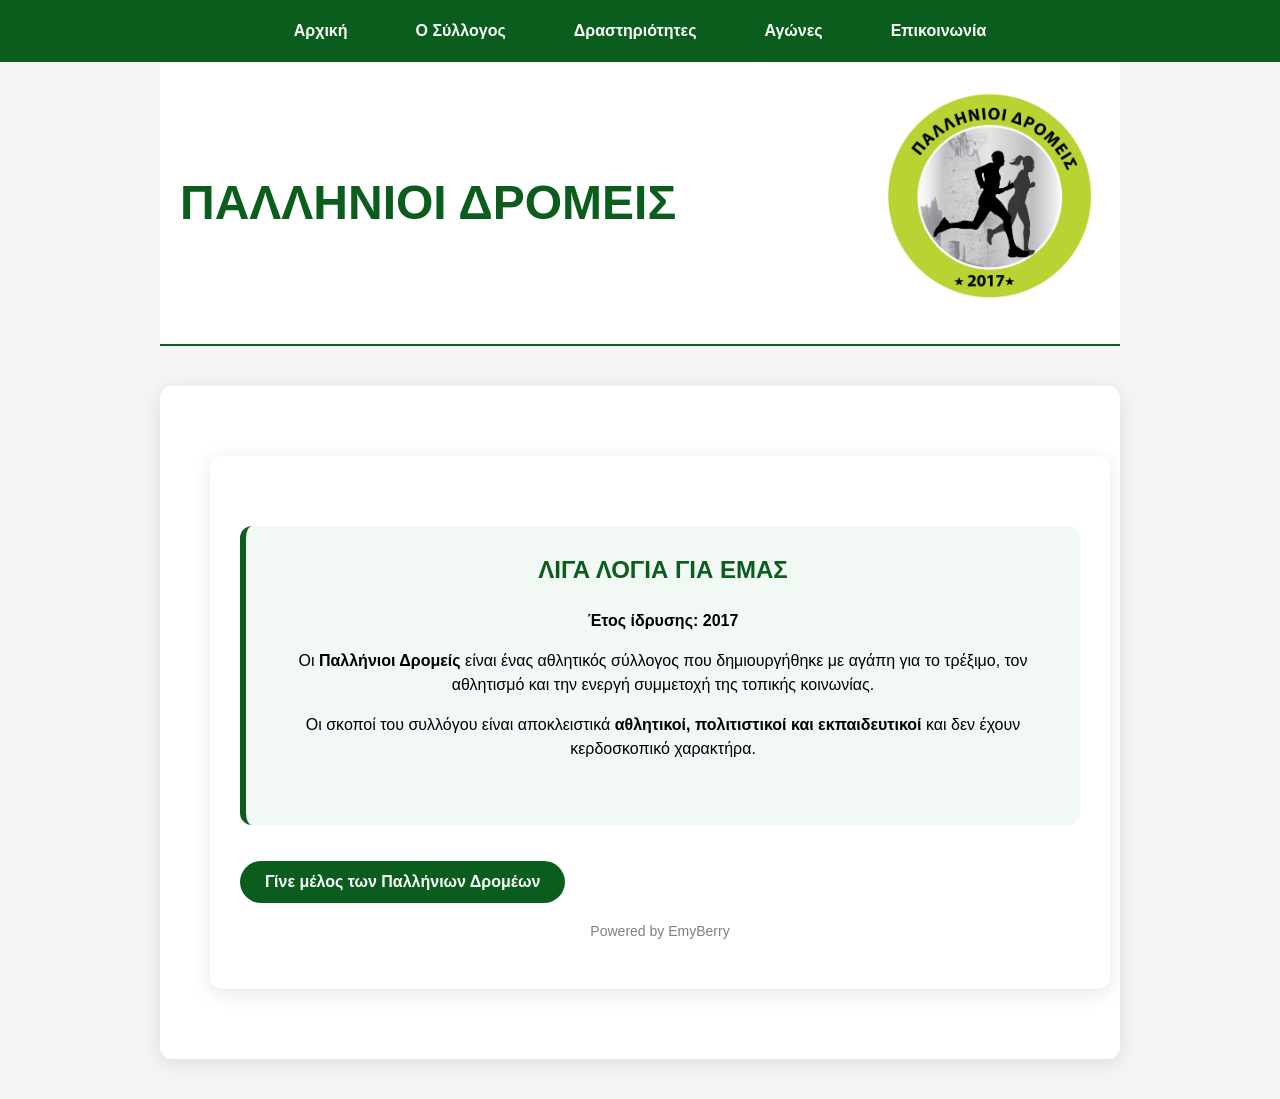
==== link1.html @ 3481ae33 "Add files via upload" ====
<!DOCTYPE html>

<html lang="el">
<head>
<meta charset="utf-8"/>
<meta content="width=device-width, initial-scale=1" name="viewport"/>
<title>Παλλήνιοι Δρομείς</title>
<style>
.button {
    display: inline-block;
    padding: 12px 25px;
    background-color: #0B5D1E;
    color: white;
    text-decoration: none;
    border-radius: 25px;
    font-size: 16px;
    font-weight: bold;
    transition: 0.3s;
}

.button:hover {
    background-color: #8BC34A;
    color: white;
}
body {
    margin: 0;
    font-family: Arial, Helvetica, sans-serif;
    background-color: #f5f5f5;
    display: flex;
    flex-direction: column;
    align-items: center;
    min-height: 100vh;
}


/* MENU */

.top-menu {
    width: 100%;
    background-color: #0B5D1E;
    padding: 10px 0;
}

.top-menu ul {
    margin: 0;
    padding: 0;
    list-style: none;
    display: flex;
    justify-content: center;
    gap: 12px;
}

.top-menu a {

    display: block;
    padding: 12px 28px;

    color: white;
    text-decoration: none;
    font-weight: bold;

    background-color: #0B5D1E;

    border-radius: 25px;

    transition: all 0.3s ease;
}


.top-menu a:hover {

    background-color: #8BC34A;
    color: white;

    transform: translateY(-2px);

}


/* HEADER */

.header {

    width: 100%;
    max-width: 960px;

    display: flex;
    justify-content: space-between;
    align-items: center;

    padding: 30px 20px;

    background-color: white;

    box-sizing: border-box;

    border-bottom: 2px solid #0B5D1E;

}


.title {

    font-size: 48px;
    font-weight: bold;

    color: #0B5D1E;

    margin:0;

}


.logo {

    max-width:220px;
    height:auto;

}


/* CONTENT */

.content {

    width:100%;
    max-width:960px;

    margin:40px 20px;

    background:white;

    padding:30px;

    box-sizing:border-box;

    border-radius:12px;

    box-shadow:0 4px 20px rgba(0,0,0,0.1);

}


h2 {

    color:#0B5D1E;

    margin-top:0;

    margin-bottom:20px;

    text-align:center;

}



p {

    font-size:16px;

    line-height:1.5;

    text-align:center;

}


/* TABLE */

table {

    border-collapse:collapse;

    width:100%;

    font-size:16px;

    margin-top:30px;

}


th, td {

    border:1px solid #999;

    padding:12px;

    text-align:left;

}


th {

    background-color:#0B5D1E;

    color:white;

}


tr:nth-child(even){

    background-color:#f2f2f2;

}


/* SOCIAL */

.social-links {

    text-align:center;

    line-height:1.6;

    font-size:14px;

}


.social-links a {

    color:#0000EE;

    text-decoration:underline;

}


.social-links a:hover {

    color:#8BC34A;

}



/* FOOTER */


.footer {

    margin-top:auto;

    padding:20px;

    text-align:center;

    color:gray;

    font-size:14px;

}



/* MOBILE */

@media screen and (max-width:600px){

.header {

    flex-direction:column;

    text-align:center;

}


.title {

    font-size:36px;

}


.logo {

    margin-top:20px;

}


.top-menu ul {

    flex-direction:column;

    align-items:center;

}


.top-menu a {

    width:200px;

    text-align:center;

}


}


</style>
</head>
<body>
<nav class="top-menu">
<ul><li><a href="index.html">Αρχική</a></li>
<li><a href="link1.html">Ο Σύλλογος</a></li>
<li><a href="link2.html">Δραστηριότητες</a></li>
<li><a href="link3.html">Αγώνες</a></li>
<li><a href="link4.html">Επικοινωνία</a></li>
</ul>
</nav>
<header class="header">
<h1 class="title">ΠΑΛΛΗΝΙΟΙ ΔΡΟΜΕΙΣ</h1>
<img alt="Παλλήνιοι Δρομείς Logo" class="logo" src="Παλλήνιοι Δρομείς Logo High resolution.jpg"/>
</header>


<main class="content"><section class="content">    



    <div style="
        margin-top:40px;
        padding:30px;
        background:#f2f8f3;
        border-radius:12px;
        border-left:6px solid #0B5D1E;
        text-align:left;
    ">

        <h2 style="
            color:#0B5D1E;
            text-align:center;
            margin-bottom:25px;
        ">
ΛΙΓΑ ΛΟΓΙΑ ΓΙΑ ΕΜΑΣ        </h2>

        

        <p>
            <strong>Έτος ίδρυσης: 2017</strong>
        </p>

        <p>
            Οι <strong>Παλλήνιοι Δρομείς</strong> είναι ένας αθλητικός σύλλογος που
            δημιουργήθηκε με αγάπη για το τρέξιμο, τον αθλητισμό και την ενεργή
            συμμετοχή της τοπικής κοινωνίας.
        </p>

        <p>
            Οι σκοποί του συλλόγου είναι αποκλειστικά
            <strong>αθλητικοί, πολιτιστικοί και εκπαιδευτικοί</strong>
            και δεν έχουν κερδοσκοπικό χαρακτήρα.
        </p>

        <div class="info-box">

<BR>


    </div>

    </div>


<BR>
<BR>

    <a class="button"
       href="https://docs.google.com/forms/d/e/1FAIpQLSdyOeB3TkOv_56ZEMAT5_7VvpptlENomtCvIJDAaizdkoRzAA/viewform"
       target="_blank">
        Γίνε μέλος των Παλλήνιων Δρομέων
    </a>


    <br>



<footer class="footer">

Powered by EmyBerry

</footer>
</body>
</html>
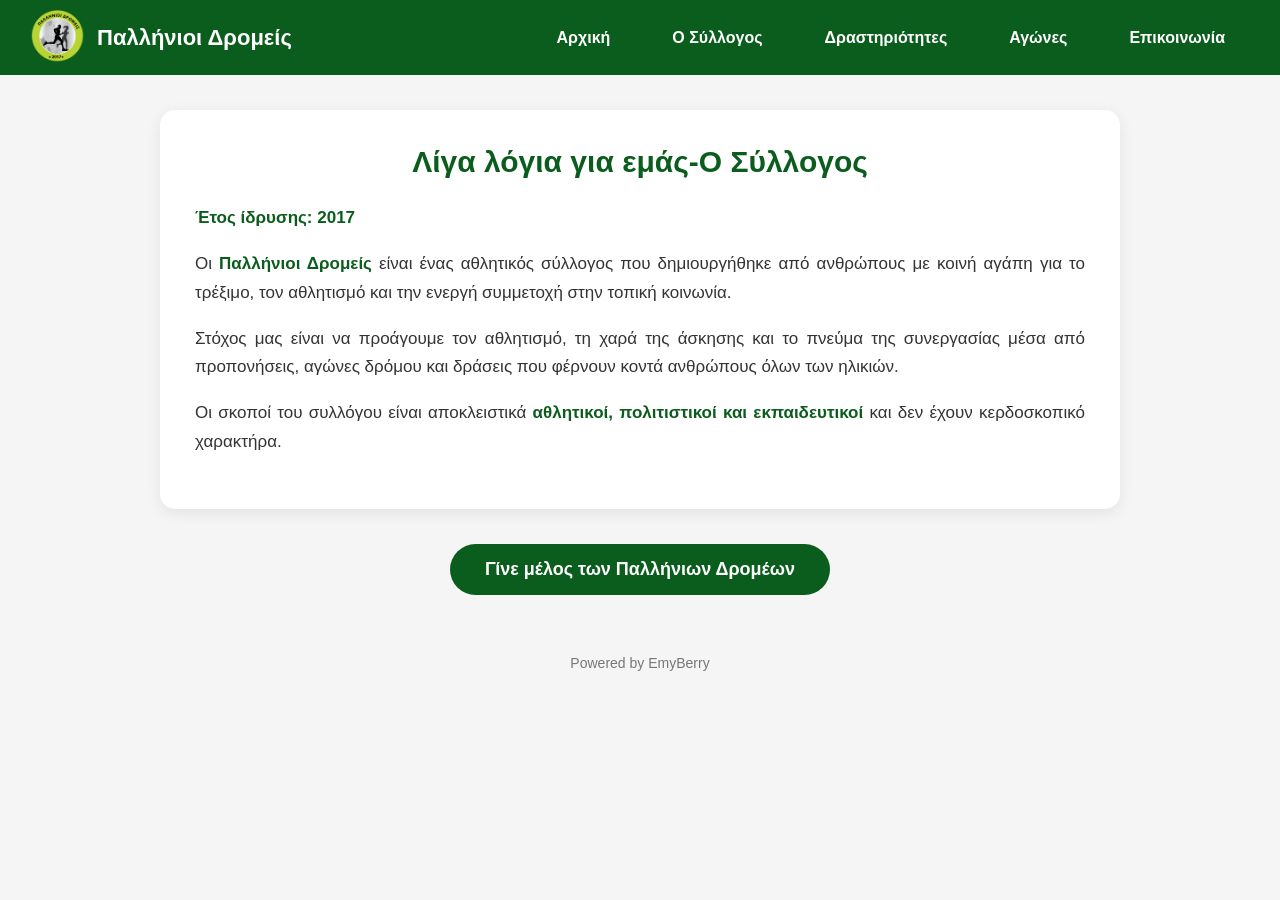
==== commit 0f549ca5: "Add files via upload" ====
--- a/link1.html
+++ b/link1.html
@@ -1,387 +1,584 @@
 <!DOCTYPE html>
-
 <html lang="el">
+
 <head>
-<meta charset="utf-8"/>
-<meta content="width=device-width, initial-scale=1" name="viewport"/>
+
+<meta charset="UTF-8">
+<meta name="viewport" content="width=device-width, initial-scale=1.0">
+
 <title>Παλλήνιοι Δρομείς</title>
+
+
 <style>
-.button {
-    display: inline-block;
-    padding: 12px 25px;
-    background-color: #0B5D1E;
-    color: white;
-    text-decoration: none;
-    border-radius: 25px;
-    font-size: 16px;
-    font-weight: bold;
-    transition: 0.3s;
-}
-
-.button:hover {
-    background-color: #8BC34A;
-    color: white;
-}
+
+
+* {
+    box-sizing:border-box;
+}
+
+
 body {
-    margin: 0;
-    font-family: Arial, Helvetica, sans-serif;
-    background-color: #f5f5f5;
-    display: flex;
-    flex-direction: column;
-    align-items: center;
-    min-height: 100vh;
-}
-
-
-/* MENU */
-
-.top-menu {
-    width: 100%;
-    background-color: #0B5D1E;
-    padding: 10px 0;
-}
-
-.top-menu ul {
-    margin: 0;
-    padding: 0;
-    list-style: none;
-    display: flex;
-    justify-content: center;
-    gap: 12px;
-}
-
-.top-menu a {
-
-    display: block;
-    padding: 12px 28px;
-
-    color: white;
-    text-decoration: none;
-    font-weight: bold;
-
-    background-color: #0B5D1E;
-
-    border-radius: 25px;
-
-    transition: all 0.3s ease;
-}
-
-
-.top-menu a:hover {
-
-    background-color: #8BC34A;
-    color: white;
-
-    transform: translateY(-2px);
-
-}
-
-
-/* HEADER */
+
+    margin:0;
+
+    font-family:Arial, Helvetica, sans-serif;
+
+    background:#f5f5f5;
+
+    color:#333;
+
+}
+
+
+
+/* ================= MENU ================= */
+
+
+.navbar {
+
+    width:100%;
+
+    background:#0B5D1E;
+
+    display:flex;
+
+    align-items:center;
+
+    justify-content:space-between;
+
+    padding:10px 30px;
+
+}
+
+
+
+/* Logo */
+
+.nav-logo {
+
+    display:flex;
+
+    align-items:center;
+
+    gap:12px;
+
+    color:white;
+
+    font-size:22px;
+
+    font-weight:bold;
+
+}
+
+
+
+.nav-logo img {
+
+    width:55px;
+
+    height:55px;
+
+    object-fit:contain;
+
+}
+
+
+
+/* Links */
+
+.nav-links {
+
+    display:flex;
+
+    list-style:none;
+
+    gap:12px;
+
+    margin:0;
+
+    padding:0;
+
+}
+
+
+
+.nav-links a {
+
+    color:white;
+
+    text-decoration:none;
+
+    font-weight:bold;
+
+    padding:12px 25px;
+
+    border-radius:25px;
+
+    transition:0.3s;
+
+}
+
+
+
+.nav-links a:hover {
+
+    background:#8BC34A;
+
+    transform:translateY(-2px);
+
+}
+
+
+
+/* Hamburger */
+
+.hamburger {
+
+    display:none;
+
+    color:white;
+
+    font-size:35px;
+
+    cursor:pointer;
+
+}
+
+
+
+/* ================= TITLE ================= */
+
 
 .header {
 
-    width: 100%;
-    max-width: 960px;
-
-    display: flex;
-    justify-content: space-between;
-    align-items: center;
-
-    padding: 30px 20px;
-
-    background-color: white;
-
-    box-sizing: border-box;
-
-    border-bottom: 2px solid #0B5D1E;
-
-}
+    max-width:960px;
+
+    margin:auto;
+
+    background:white;
+
+    padding:35px 20px;
+
+    text-align:center;
+
+}
+
 
 
 .title {
 
-    font-size: 48px;
-    font-weight: bold;
-
-    color: #0B5D1E;
+    color:#0B5D1E;
+
+    font-size:48px;
 
     margin:0;
 
 }
 
 
-.logo {
-
-    max-width:220px;
-    height:auto;
-
-}
-
-
-/* CONTENT */
-
-.content {
+
+
+/* ================= ABOUT SECTION ================= */
+
+
+.about {
+
+    max-width:960px;
+
+    margin:35px auto;
+
+    background:white;
+
+    padding:35px;
+
+    border-radius:15px;
+
+    box-shadow:0 4px 15px rgba(0,0,0,0.08);
+
+}
+
+
+
+.about h2 {
+
+    text-align:center;
+
+    color:#0B5D1E;
+
+    margin-top:0;
+
+    font-size:30px;
+
+}
+
+
+
+.about p {
+
+    font-size:17px;
+
+    line-height:1.7;
+
+    text-align:justify;
+
+}
+
+
+
+.about strong {
+
+    color:#0B5D1E;
+
+}
+
+
+
+/* ================= MEMBER BUTTON ================= */
+
+
+.member-button {
+
+    display:block;
+
+    width:max-content;
+
+    margin:35px auto;
+
+    padding:15px 35px;
+
+    background:#0B5D1E;
+
+    color:white;
+
+    text-decoration:none;
+
+    font-weight:bold;
+
+    font-size:18px;
+
+    border-radius:35px;
+
+    transition:0.3s;
+
+}
+
+
+
+.member-button:hover {
+
+    background:#8BC34A;
+
+    color:white;
+
+    transform:translateY(-3px);
+
+}
+
+
+
+
+/* ================= FOOTER ================= */
+
+
+.footer {
+
+    text-align:center;
+
+    padding:25px;
+
+    color:#777;
+
+    font-size:14px;
+
+}
+
+
+
+
+/* ================= MOBILE ================= */
+
+
+@media(max-width:700px){
+
+
+.navbar {
+
+    padding:10px 15px;
+
+}
+
+
+
+.nav-logo {
+
+    font-size:18px;
+
+}
+
+
+
+.nav-logo img {
+
+    width:45px;
+
+    height:45px;
+
+}
+
+
+
+.hamburger {
+
+    display:block;
+
+}
+
+
+
+.nav-links {
+
+    position:absolute;
+
+    top:65px;
+
+    right:15px;
+
+    width:240px;
+
+    background:#0B5D1E;
+
+    border-radius:15px;
+
+    flex-direction:column;
+
+    overflow:hidden;
+
+    opacity:0;
+
+    transform:translateY(-20px);
+
+    pointer-events:none;
+
+    transition:0.3s;
+
+}
+
+
+
+.nav-links.show {
+
+    opacity:1;
+
+    transform:translateY(0);
+
+    pointer-events:auto;
+
+}
+
+
+
+.nav-links li {
 
     width:100%;
-    max-width:960px;
-
-    margin:40px 20px;
-
-    background:white;
-
-    padding:30px;
-
-    box-sizing:border-box;
-
-    border-radius:12px;
-
-    box-shadow:0 4px 20px rgba(0,0,0,0.1);
-
-}
-
-
-h2 {
-
-    color:#0B5D1E;
-
-    margin-top:0;
-
-    margin-bottom:20px;
+
+}
+
+
+
+.nav-links a {
+
+    display:block;
 
     text-align:center;
 
-}
-
-
-
-p {
-
-    font-size:16px;
-
-    line-height:1.5;
+    padding:18px;
+
+    border-radius:0;
+
+}
+
+
+
+.header {
+
+    padding:25px 15px;
+
+}
+
+
+
+.title {
+
+    font-size:34px;
+
+}
+
+
+
+.about {
+
+    margin:20px 15px;
+
+    padding:25px;
+
+}
+
+
+
+.about p {
+
+    text-align:left;
+
+}
+
+
+
+.member-button {
+
+    width:90%;
 
     text-align:center;
 
 }
 
 
-/* TABLE */
-
-table {
-
-    border-collapse:collapse;
-
-    width:100%;
-
-    font-size:16px;
-
-    margin-top:30px;
-
-}
-
-
-th, td {
-
-    border:1px solid #999;
-
-    padding:12px;
-
-    text-align:left;
-
-}
-
-
-th {
-
-    background-color:#0B5D1E;
-
-    color:white;
-
-}
-
-
-tr:nth-child(even){
-
-    background-color:#f2f2f2;
-
-}
-
-
-/* SOCIAL */
-
-.social-links {
-
-    text-align:center;
-
-    line-height:1.6;
-
-    font-size:14px;
-
-}
-
-
-.social-links a {
-
-    color:#0000EE;
-
-    text-decoration:underline;
-
-}
-
-
-.social-links a:hover {
-
-    color:#8BC34A;
-
-}
-
-
-
-/* FOOTER */
-
-
-.footer {
-
-    margin-top:auto;
-
-    padding:20px;
-
-    text-align:center;
-
-    color:gray;
-
-    font-size:14px;
-
-}
-
-
-
-/* MOBILE */
-
-@media screen and (max-width:600px){
-
-.header {
-
-    flex-direction:column;
-
-    text-align:center;
-
-}
-
-
-.title {
-
-    font-size:36px;
-
-}
-
-
-.logo {
-
-    margin-top:20px;
-
-}
-
-
-.top-menu ul {
-
-    flex-direction:column;
-
-    align-items:center;
-
-}
-
-
-.top-menu a {
-
-    width:200px;
-
-    text-align:center;
-
-}
-
 
 }
 
 
 </style>
+
 </head>
+
 <body>
-<nav class="top-menu">
-<ul><li><a href="index.html">Αρχική</a></li>
-<li><a href="link1.html">Ο Σύλλογος</a></li>
-<li><a href="link2.html">Δραστηριότητες</a></li>
-<li><a href="link3.html">Αγώνες</a></li>
-<li><a href="link4.html">Επικοινωνία</a></li>
+
+
+<!-- ================= MENU ================= -->
+
+
+<nav class="navbar">
+
+
+<div class="nav-logo">
+
+<img src="Παλλήνιοι Δρομείς Logo High resolution.jpg" 
+     alt="Παλλήνιοι Δρομείς Logo">
+
+<span>
+Παλλήνιοι Δρομείς
+</span>
+
+</div>
+
+
+
+<div class="hamburger" onclick="toggleMenu()">
+
+☰
+
+</div>
+
+
+
+<ul class="nav-links" id="navLinks">
+
+
+<li>
+<a href="index.html">Αρχική</a>
+</li>
+
+
+<li>
+<a href="link1.html">Ο Σύλλογος</a>
+</li>
+
+
+<li>
+<a href="link2.html">Δραστηριότητες</a>
+</li>
+
+
+<li>
+<a href="link3.html">Αγώνες</a>
+</li>
+
+
+<li>
+<a href="link4.html">Επικοινωνία</a>
+</li>
+
+
 </ul>
+
+
 </nav>
-<header class="header">
-<h1 class="title">ΠΑΛΛΗΝΙΟΙ ΔΡΟΜΕΙΣ</h1>
-<img alt="Παλλήνιοι Δρομείς Logo" class="logo" src="Παλλήνιοι Δρομείς Logo High resolution.jpg"/>
-</header>
-
-
-<main class="content"><section class="content">    
-
-
-
-    <div style="
-        margin-top:40px;
-        padding:30px;
-        background:#f2f8f3;
-        border-radius:12px;
-        border-left:6px solid #0B5D1E;
-        text-align:left;
-    ">
-
-        <h2 style="
-            color:#0B5D1E;
-            text-align:center;
-            margin-bottom:25px;
-        ">
-ΛΙΓΑ ΛΟΓΙΑ ΓΙΑ ΕΜΑΣ        </h2>
-
-        
-
-        <p>
-            <strong>Έτος ίδρυσης: 2017</strong>
-        </p>
-
-        <p>
-            Οι <strong>Παλλήνιοι Δρομείς</strong> είναι ένας αθλητικός σύλλογος που
-            δημιουργήθηκε με αγάπη για το τρέξιμο, τον αθλητισμό και την ενεργή
-            συμμετοχή της τοπικής κοινωνίας.
-        </p>
-
-        <p>
-            Οι σκοποί του συλλόγου είναι αποκλειστικά
-            <strong>αθλητικοί, πολιτιστικοί και εκπαιδευτικοί</strong>
-            και δεν έχουν κερδοσκοπικό χαρακτήρα.
-        </p>
-
-        <div class="info-box">
-
-<BR>
-
-
-    </div>
-
-    </div>
-
-
-<BR>
-<BR>
-
-    <a class="button"
-       href="https://docs.google.com/forms/d/e/1FAIpQLSdyOeB3TkOv_56ZEMAT5_7VvpptlENomtCvIJDAaizdkoRzAA/viewform"
-       target="_blank">
-        Γίνε μέλος των Παλλήνιων Δρομέων
-    </a>
-
-
-    <br>
-
+
+
+
+<!-- ================= ABOUT ================= -->
+
+
+<section class="about">
+
+
+<h2>
+Λίγα λόγια για εμάς-Ο Σύλλογος
+</h2>
+
+<p>
+<strong>Έτος ίδρυσης: 2017</strong>
+</p>
+
+
+
+<p>
+Οι <strong>Παλλήνιοι Δρομείς</strong> είναι ένας αθλητικός σύλλογος
+που δημιουργήθηκε από ανθρώπους με κοινή αγάπη για το τρέξιμο,
+τον αθλητισμό και την ενεργή συμμετοχή στην τοπική κοινωνία.
+</p>
+
+
+
+<p>
+Στόχος μας είναι να προάγουμε τον αθλητισμό, τη χαρά της άσκησης
+και το πνεύμα της συνεργασίας μέσα από προπονήσεις, αγώνες δρόμου
+και δράσεις που φέρνουν κοντά ανθρώπους όλων των ηλικιών.
+</p>
+
+
+
+<p>
+Οι σκοποί του συλλόγου είναι αποκλειστικά
+<strong>αθλητικοί, πολιτιστικοί και εκπαιδευτικοί</strong>
+και δεν έχουν κερδοσκοπικό χαρακτήρα.
+</p>
+
+
+
+</section>
+
+
+
+
+
+
+<!-- ================= MEMBER BUTTON ================= -->
+
+
+<a class="member-button"
+href="https://docs.google.com/forms/d/e/1FAIpQLSdyOeB3TkOv_56ZEMAT5_7VvpptlENomtCvIJDAaizdkoRzAA/viewform"
+target="_blank">
+
+Γίνε μέλος των Παλλήνιων Δρομέων
+
+</a>
+
+
+
+
+
+
+<!-- ================= FOOTER ================= -->
 
 
 <footer class="footer">
@@ -389,5 +586,27 @@
 Powered by EmyBerry
 
 </footer>
+
+
+
+
+
+<script>
+
+
+function toggleMenu(){
+
+document
+.getElementById("navLinks")
+.classList.toggle("show");
+
+}
+
+
+</script>
+
+
+
 </body>
+
 </html>
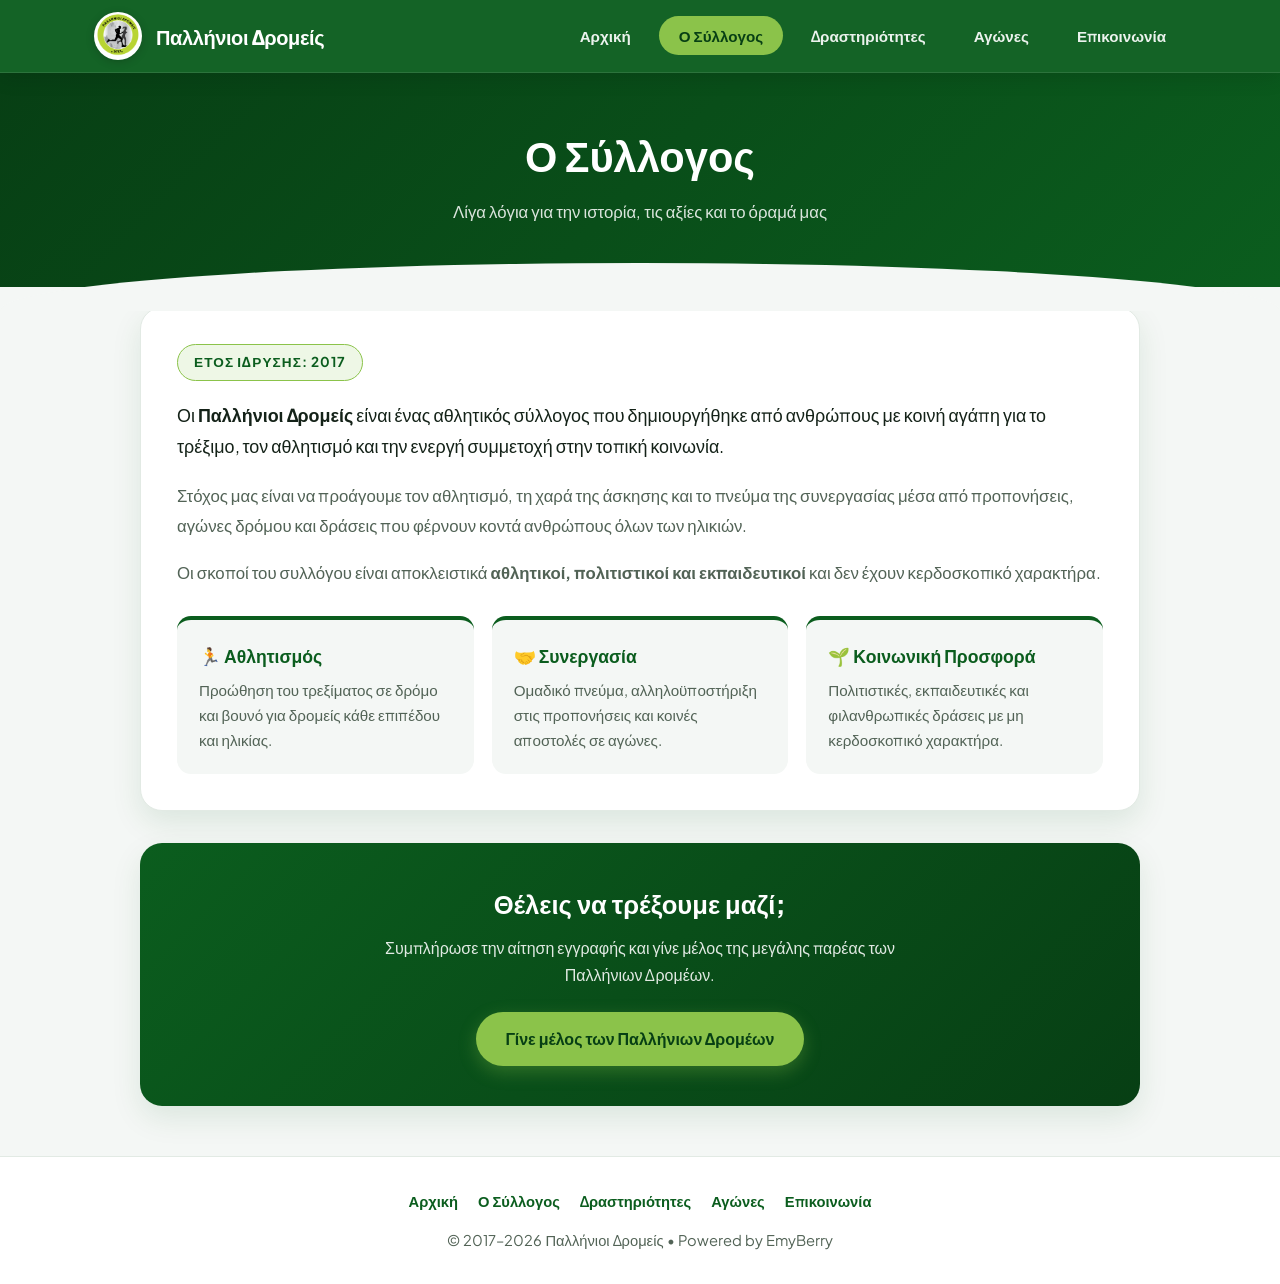
==== commit fae093a1: "Add files via upload" ====
--- a/link1.html
+++ b/link1.html
@@ -1,612 +1,97 @@
 <!DOCTYPE html>
 <html lang="el">
-
 <head>
-
-<meta charset="UTF-8">
-<meta name="viewport" content="width=device-width, initial-scale=1.0">
-
-<title>Παλλήνιοι Δρομείς</title>
-
-
-<style>
-
-
-* {
-    box-sizing:border-box;
-}
-
-
-body {
-
-    margin:0;
-
-    font-family:Arial, Helvetica, sans-serif;
-
-    background:#f5f5f5;
-
-    color:#333;
-
-}
-
-
-
-/* ================= MENU ================= */
-
-
-.navbar {
-
-    width:100%;
-
-    background:#0B5D1E;
-
-    display:flex;
-
-    align-items:center;
-
-    justify-content:space-between;
-
-    padding:10px 30px;
-
-}
-
-
-
-/* Logo */
-
-.nav-logo {
-
-    display:flex;
-
-    align-items:center;
-
-    gap:12px;
-
-    color:white;
-
-    font-size:22px;
-
-    font-weight:bold;
-
-}
-
-
-
-.nav-logo img {
-
-    width:55px;
-
-    height:55px;
-
-    object-fit:contain;
-
-}
-
-
-
-/* Links */
-
-.nav-links {
-
-    display:flex;
-
-    list-style:none;
-
-    gap:12px;
-
-    margin:0;
-
-    padding:0;
-
-}
-
-
-
-.nav-links a {
-
-    color:white;
-
-    text-decoration:none;
-
-    font-weight:bold;
-
-    padding:12px 25px;
-
-    border-radius:25px;
-
-    transition:0.3s;
-
-}
-
-
-
-.nav-links a:hover {
-
-    background:#8BC34A;
-
-    transform:translateY(-2px);
-
-}
-
-
-
-/* Hamburger */
-
-.hamburger {
-
-    display:none;
-
-    color:white;
-
-    font-size:35px;
-
-    cursor:pointer;
-
-}
-
-
-
-/* ================= TITLE ================= */
-
-
-.header {
-
-    max-width:960px;
-
-    margin:auto;
-
-    background:white;
-
-    padding:35px 20px;
-
-    text-align:center;
-
-}
-
-
-
-.title {
-
-    color:#0B5D1E;
-
-    font-size:48px;
-
-    margin:0;
-
-}
-
-
-
-
-/* ================= ABOUT SECTION ================= */
-
-
-.about {
-
-    max-width:960px;
-
-    margin:35px auto;
-
-    background:white;
-
-    padding:35px;
-
-    border-radius:15px;
-
-    box-shadow:0 4px 15px rgba(0,0,0,0.08);
-
-}
-
-
-
-.about h2 {
-
-    text-align:center;
-
-    color:#0B5D1E;
-
-    margin-top:0;
-
-    font-size:30px;
-
-}
-
-
-
-.about p {
-
-    font-size:17px;
-
-    line-height:1.7;
-
-    text-align:justify;
-
-}
-
-
-
-.about strong {
-
-    color:#0B5D1E;
-
-}
-
-
-
-/* ================= MEMBER BUTTON ================= */
-
-
-.member-button {
-
-    display:block;
-
-    width:max-content;
-
-    margin:35px auto;
-
-    padding:15px 35px;
-
-    background:#0B5D1E;
-
-    color:white;
-
-    text-decoration:none;
-
-    font-weight:bold;
-
-    font-size:18px;
-
-    border-radius:35px;
-
-    transition:0.3s;
-
-}
-
-
-
-.member-button:hover {
-
-    background:#8BC34A;
-
-    color:white;
-
-    transform:translateY(-3px);
-
-}
-
-
-
-
-/* ================= FOOTER ================= */
-
-
-.footer {
-
-    text-align:center;
-
-    padding:25px;
-
-    color:#777;
-
-    font-size:14px;
-
-}
-
-
-
-
-/* ================= MOBILE ================= */
-
-
-@media(max-width:700px){
-
-
-.navbar {
-
-    padding:10px 15px;
-
-}
-
-
-
-.nav-logo {
-
-    font-size:18px;
-
-}
-
-
-
-.nav-logo img {
-
-    width:45px;
-
-    height:45px;
-
-}
-
-
-
-.hamburger {
-
-    display:block;
-
-}
-
-
-
-.nav-links {
-
-    position:absolute;
-
-    top:65px;
-
-    right:15px;
-
-    width:240px;
-
-    background:#0B5D1E;
-
-    border-radius:15px;
-
-    flex-direction:column;
-
-    overflow:hidden;
-
-    opacity:0;
-
-    transform:translateY(-20px);
-
-    pointer-events:none;
-
-    transition:0.3s;
-
-}
-
-
-
-.nav-links.show {
-
-    opacity:1;
-
-    transform:translateY(0);
-
-    pointer-events:auto;
-
-}
-
-
-
-.nav-links li {
-
-    width:100%;
-
-}
-
-
-
-.nav-links a {
-
-    display:block;
-
-    text-align:center;
-
-    padding:18px;
-
-    border-radius:0;
-
-}
-
-
-
-.header {
-
-    padding:25px 15px;
-
-}
-
-
-
-.title {
-
-    font-size:34px;
-
-}
-
-
-
-.about {
-
-    margin:20px 15px;
-
-    padding:25px;
-
-}
-
-
-
-.about p {
-
-    text-align:left;
-
-}
-
-
-
-.member-button {
-
-    width:90%;
-
-    text-align:center;
-
-}
-
-
-
-}
-
-
-</style>
-
+    <!-- Google tag (gtag.js) -->
+    <script async src="https://www.googletagmanager.com/gtag/js?id=G-YLR9Y5C6YE"></script>
+    <script>
+      window.dataLayer = window.dataLayer || [];
+      function gtag(){dataLayer.push(arguments);}
+      gtag('js', new Date());
+      gtag('config', 'G-YLR9Y5C6YE');
+    </script>
+    <meta charset="UTF-8">
+    <meta name="viewport" content="width=device-width, initial-scale=1.0">
+    <meta name="description" content="Λίγα λόγια για τους Παλλήνιους Δρομείς. Αθλητικός σύλλογος δρομέων στην Παλλήνη με έτος ίδρυσης το 2017.">
+    <title>Ο Σύλλογος - Παλλήνιοι Δρομείς</title>
+    <link rel="stylesheet" href="style.css">
 </head>
-
 <body>
 
+    <nav class="navbar">
+        <div class="nav-container">
+            <a href="index.html" class="nav-logo">
+                <img src="Παλλήνιοι Δρομείς Logo High resolution.jpg" alt="Παλλήνιοι Δρομείς Logo">
+                <span>Παλλήνιοι Δρομείς</span>
+            </a>
+            <button class="hamburger" onclick="toggleMenu()" aria-label="Άνοιγμα μενού">☰</button>
+            <ul class="nav-links" id="navLinks">
+                <li><a href="index.html">Αρχική</a></li>
+                <li><a href="link1.html" class="active">Ο Σύλλογος</a></li>
+                <li><a href="link2.html">Δραστηριότητες</a></li>
+                <li><a href="link3.html">Αγώνες</a></li>
+                <li><a href="link4.html">Επικοινωνία</a></li>
+            </ul>
+        </div>
+    </nav>
 
-<!-- ================= MENU ================= -->
+    <header class="page-header">
+        <h1>Ο Σύλλογος</h1>
+        <p>Λίγα λόγια για την ιστορία, τις αξίες και το όραμά μας</p>
+    </header>
 
+    <main class="container">
+        <section class="card">
+            <span class="hero-badge" style="background: var(--accent-soft); color: var(--primary); border-color: var(--accent);">Έτος ίδρυσης: 2017</span>
+            <p class="about-lead">
+                Οι <strong>Παλλήνιοι Δρομείς</strong> είναι ένας αθλητικός σύλλογος που δημιουργήθηκε από ανθρώπους με κοινή αγάπη για το τρέξιμο, τον αθλητισμό και την ενεργή συμμετοχή στην τοπική κοινωνία.
+            </p>
+            <p class="about-text">
+                Στόχος μας είναι να προάγουμε τον αθλητισμό, τη χαρά της άσκησης και το πνεύμα της συνεργασίας μέσα από προπονήσεις, αγώνες δρόμου και δράσεις που φέρνουν κοντά ανθρώπους όλων των ηλικιών.
+            </p>
+            <p class="about-text">
+                Οι σκοποί του συλλόγου είναι αποκλειστικά <strong>αθλητικοί, πολιτιστικοί και εκπαιδευτικοί</strong> και δεν έχουν κερδοσκοπικό χαρακτήρα.
+            </p>
 
-<nav class="navbar">
+            <div class="pillars-grid">
+                <div class="pillar-card">
+                    <h3>🏃 Αθλητισμός</h3>
+                    <p>Προώθηση του τρεξίματος σε δρόμο και βουνό για δρομείς κάθε επιπέδου και ηλικίας.</p>
+                </div>
+                <div class="pillar-card">
+                    <h3>🤝 Συνεργασία</h3>
+                    <p>Ομαδικό πνεύμα, αλληλοϋποστήριξη στις προπονήσεις και κοινές αποστολές σε αγώνες.</p>
+                </div>
+                <div class="pillar-card">
+                    <h3>🌱 Κοινωνική Προσφορά</h3>
+                    <p>Πολιτιστικές, εκπαιδευτικές και φιλανθρωπικές δράσεις με μη κερδοσκοπικό χαρακτήρα.</p>
+                </div>
+            </div>
+        </section>
 
+        <section class="cta-banner">
+            <h3>Θέλεις να τρέξουμε μαζί;</h3>
+            <p>Συμπλήρωσε την αίτηση εγγραφής και γίνε μέλος της μεγάλης παρέας των Παλλήνιων Δρομέων.</p>
+            <a class="btn btn-accent" href="https://docs.google.com/forms/d/e/1FAIpQLSdyOeB3TkOv_56ZEMAT5_7VvpptlENomtCvIJDAaizdkoRzAA/viewform" target="_blank">
+                Γίνε μέλος των Παλλήνιων Δρομέων
+            </a>
+        </section>
+    </main>
 
-<div class="nav-logo">
+    <footer class="footer">
+        <div class="footer-links">
+            <a href="index.html">Αρχική</a>
+            <a href="link1.html">Ο Σύλλογος</a>
+            <a href="link2.html">Δραστηριότητες</a>
+            <a href="link3.html">Αγώνες</a>
+            <a href="link4.html">Επικοινωνία</a>
+        </div>
+        <p>© 2017–2026 Παλλήνιοι Δρομείς • Powered by EmyBerry</p>
+    </footer>
 
-<img src="Παλλήνιοι Δρομείς Logo High resolution.jpg" 
-     alt="Παλλήνιοι Δρομείς Logo">
-
-<span>
-Παλλήνιοι Δρομείς
-</span>
-
-</div>
-
-
-
-<div class="hamburger" onclick="toggleMenu()">
-
-☰
-
-</div>
-
-
-
-<ul class="nav-links" id="navLinks">
-
-
-<li>
-<a href="index.html">Αρχική</a>
-</li>
-
-
-<li>
-<a href="link1.html">Ο Σύλλογος</a>
-</li>
-
-
-<li>
-<a href="link2.html">Δραστηριότητες</a>
-</li>
-
-
-<li>
-<a href="link3.html">Αγώνες</a>
-</li>
-
-
-<li>
-<a href="link4.html">Επικοινωνία</a>
-</li>
-
-
-</ul>
-
-
-</nav>
-
-
-
-<!-- ================= ABOUT ================= -->
-
-
-<section class="about">
-
-
-<h2>
-Λίγα λόγια για εμάς-Ο Σύλλογος
-</h2>
-
-<p>
-<strong>Έτος ίδρυσης: 2017</strong>
-</p>
-
-
-
-<p>
-Οι <strong>Παλλήνιοι Δρομείς</strong> είναι ένας αθλητικός σύλλογος
-που δημιουργήθηκε από ανθρώπους με κοινή αγάπη για το τρέξιμο,
-τον αθλητισμό και την ενεργή συμμετοχή στην τοπική κοινωνία.
-</p>
-
-
-
-<p>
-Στόχος μας είναι να προάγουμε τον αθλητισμό, τη χαρά της άσκησης
-και το πνεύμα της συνεργασίας μέσα από προπονήσεις, αγώνες δρόμου
-και δράσεις που φέρνουν κοντά ανθρώπους όλων των ηλικιών.
-</p>
-
-
-
-<p>
-Οι σκοποί του συλλόγου είναι αποκλειστικά
-<strong>αθλητικοί, πολιτιστικοί και εκπαιδευτικοί</strong>
-και δεν έχουν κερδοσκοπικό χαρακτήρα.
-</p>
-
-
-
-</section>
-
-
-
-
-
-
-<!-- ================= MEMBER BUTTON ================= -->
-
-
-<a class="member-button"
-href="https://docs.google.com/forms/d/e/1FAIpQLSdyOeB3TkOv_56ZEMAT5_7VvpptlENomtCvIJDAaizdkoRzAA/viewform"
-target="_blank">
-
-Γίνε μέλος των Παλλήνιων Δρομέων
-
-</a>
-
-
-
-
-
-
-<!-- ================= FOOTER ================= -->
-
-
-<footer class="footer">
-
-Powered by EmyBerry
-
-</footer>
-
-
-
-
-
-<script>
-
-
-function toggleMenu(){
-
-document
-.getElementById("navLinks")
-.classList.toggle("show");
-
-}
-
-
-</script>
-
-
-
+    <script>
+        function toggleMenu() {
+            document.getElementById("navLinks").classList.toggle("show");
+        }
+    </script>
 </body>
-
 </html>
--- a/style.css
+++ b/style.css
@@ -0,0 +1,695 @@
+@import url('https://fonts.googleapis.com/css2?family=Plus+Jakarta+Sans:wght@400;500;600;700;800&display=swap');
+
+:root {
+    --primary: #0B5D1E;
+    --primary-dark: #073f14;
+    --primary-light: #137a2b;
+    --accent: #8BC34A;
+    --accent-soft: #eef7e6;
+    --bg-main: #f4f7f5;
+    --bg-card: #ffffff;
+    --text-dark: #142218;
+    --text-muted: #526356;
+    --border-light: #e2eae4;
+    --shadow-sm: 0 4px 12px rgba(11, 93, 30, 0.06);
+    --shadow-md: 0 12px 30px rgba(11, 93, 30, 0.10);
+    --shadow-lg: 0 20px 40px rgba(11, 93, 30, 0.15);
+    --radius-md: 14px;
+    --radius-lg: 22px;
+    --radius-pill: 50px;
+    --transition: all 0.3s cubic-bezier(0.25, 0.8, 0.25, 1);
+}
+
+* {
+    box-sizing: border-box;
+    margin: 0;
+    padding: 0;
+}
+
+body {
+    font-family: 'Plus Jakarta Sans', -apple-system, BlinkMacSystemFont, 'Segoe UI', Roboto, sans-serif;
+    background-color: var(--bg-main);
+    color: var(--text-dark);
+    line-height: 1.65;
+    display: flex;
+    flex-direction: column;
+    min-height: 100vh;
+    -webkit-font-smoothing: antialiased;
+}
+
+/* ================= STICKY NAVIGATION ================= */
+.navbar {
+    position: sticky;
+    top: 0;
+    z-index: 1000;
+    width: 100%;
+    background: rgba(11, 93, 30, 0.96);
+    backdrop-filter: blur(12px);
+    -webkit-backdrop-filter: blur(12px);
+    border-bottom: 1px solid rgba(255, 255, 255, 0.1);
+    box-shadow: 0 4px 20px rgba(0, 0, 0, 0.12);
+}
+
+.nav-container {
+    max-width: 1140px;
+    margin: 0 auto;
+    padding: 12px 24px;
+    display: flex;
+    align-items: center;
+    justify-content: space-between;
+}
+
+.nav-logo {
+    display: flex;
+    align-items: center;
+    gap: 14px;
+    color: #ffffff;
+    text-decoration: none;
+    font-size: 1.25rem;
+    font-weight: 800;
+    letter-spacing: -0.02em;
+}
+
+.nav-logo img {
+    width: 48px;
+    height: 48px;
+    object-fit: contain;
+    border-radius: 50%;
+    background: #ffffff;
+    padding: 2px;
+    box-shadow: 0 2px 8px rgba(0, 0, 0, 0.2);
+}
+
+.nav-links {
+    display: flex;
+    list-style: none;
+    gap: 8px;
+    align-items: center;
+}
+
+.nav-links a {
+    color: rgba(255, 255, 255, 0.92);
+    text-decoration: none;
+    font-weight: 600;
+    font-size: 0.95rem;
+    padding: 10px 20px;
+    border-radius: var(--radius-pill);
+    transition: var(--transition);
+}
+
+.nav-links a:hover,
+.nav-links a.active {
+    background: var(--accent);
+    color: var(--primary-dark);
+    font-weight: 700;
+    transform: translateY(-1px);
+}
+
+.hamburger {
+    display: none;
+    background: none;
+    border: none;
+    color: #ffffff;
+    font-size: 1.8rem;
+    cursor: pointer;
+    padding: 4px 8px;
+    line-height: 1;
+}
+
+/* ================= HERO BANNER ================= */
+.hero {
+    background: linear-gradient(135deg, var(--primary-dark) 0%, var(--primary) 60%, var(--primary-light) 100%);
+    color: #ffffff;
+    padding: 64px 24px 76px;
+    text-align: center;
+    position: relative;
+    overflow: hidden;
+}
+
+.hero::after {
+    content: '';
+    position: absolute;
+    bottom: -40px;
+    left: 0;
+    right: 0;
+    height: 80px;
+    background: var(--bg-main);
+    border-radius: 50% 50% 0 0 / 100% 100% 0 0;
+}
+
+.hero-inner {
+    max-width: 820px;
+    margin: 0 auto;
+    position: relative;
+    z-index: 2;
+}
+
+.hero-badge {
+    display: inline-block;
+    background: rgba(139, 195, 74, 0.2);
+    border: 1px solid rgba(139, 195, 74, 0.5);
+    color: #dcedc8;
+    font-size: 0.85rem;
+    font-weight: 700;
+    text-transform: uppercase;
+    letter-spacing: 0.08em;
+    padding: 6px 16px;
+    border-radius: var(--radius-pill);
+    margin-bottom: 18px;
+}
+
+.hero h1 {
+    font-size: clamp(2rem, 4.5vw, 3.1rem);
+    font-weight: 800;
+    line-height: 1.18;
+    margin-bottom: 18px;
+    letter-spacing: -0.02em;
+}
+
+.hero p {
+    font-size: clamp(1.05rem, 2vw, 1.2rem);
+    color: rgba(255, 255, 255, 0.9);
+    max-width: 700px;
+    margin: 0 auto 28px;
+    font-weight: 400;
+}
+
+.hero-actions {
+    display: flex;
+    gap: 14px;
+    justify-content: center;
+    flex-wrap: wrap;
+}
+
+/* ================= PAGE HEADER (SUBPAGES) ================= */
+.page-header {
+    background: linear-gradient(135deg, var(--primary-dark) 0%, var(--primary) 100%);
+    color: #ffffff;
+    padding: 48px 24px 62px;
+    text-align: center;
+    position: relative;
+}
+
+.page-header::after {
+    content: '';
+    position: absolute;
+    bottom: -24px;
+    left: 0;
+    right: 0;
+    height: 48px;
+    background: var(--bg-main);
+    border-radius: 50% 50% 0 0 / 100% 100% 0 0;
+}
+
+.page-header h1 {
+    font-size: clamp(1.8rem, 4vw, 2.6rem);
+    font-weight: 800;
+    margin-bottom: 8px;
+    position: relative;
+    z-index: 2;
+}
+
+.page-header p {
+    color: rgba(255, 255, 255, 0.85);
+    font-size: 1.05rem;
+    max-width: 640px;
+    margin: 0 auto;
+    position: relative;
+    z-index: 2;
+}
+
+/* ================= MAIN CONTAINER & CARDS ================= */
+.container {
+    max-width: 1040px;
+    width: 100%;
+    margin: 0 auto;
+    padding: 20px 20px 50px;
+    flex: 1;
+}
+
+.card {
+    background: var(--bg-card);
+    border-radius: var(--radius-lg);
+    padding: 36px;
+    box-shadow: var(--shadow-md);
+    border: 1px solid var(--border-light);
+    margin-bottom: 32px;
+}
+
+.section-title {
+    color: var(--primary);
+    font-size: 1.65rem;
+    font-weight: 800;
+    margin-bottom: 8px;
+    text-align: center;
+    letter-spacing: -0.01em;
+}
+
+.section-subtitle {
+    color: var(--text-muted);
+    text-align: center;
+    margin-bottom: 28px;
+    font-size: 1rem;
+}
+
+/* ================= PHOTO GALLERY ================= */
+.gallery-grid {
+    display: grid;
+    grid-template-columns: repeat(auto-fit, minmax(280px, 1fr));
+    gap: 18px;
+    margin-top: 20px;
+}
+
+.gallery-item {
+    position: relative;
+    border-radius: var(--radius-md);
+    overflow: hidden;
+    aspect-ratio: 4 / 3;
+    background: #e8efe9;
+    box-shadow: var(--shadow-sm);
+}
+
+.gallery-item img {
+    width: 100%;
+    height: 100%;
+    object-fit: cover;
+    display: block;
+    transition: transform 0.5s ease;
+}
+
+.gallery-item:hover img {
+    transform: scale(1.05);
+}
+
+/* ================= MODERN BOARD TABLE ================= */
+.table-wrapper {
+    overflow-x: auto;
+    border-radius: var(--radius-md);
+    border: 1px solid var(--border-light);
+}
+
+.modern-table {
+    width: 100%;
+    border-collapse: collapse;
+    text-align: left;
+}
+
+.modern-table thead {
+    background: var(--primary);
+    color: #ffffff;
+}
+
+.modern-table th {
+    padding: 16px 22px;
+    font-weight: 700;
+    font-size: 0.9rem;
+    text-transform: uppercase;
+    letter-spacing: 0.05em;
+}
+
+.modern-table td {
+    padding: 16px 22px;
+    border-bottom: 1px solid var(--border-light);
+    font-size: 1rem;
+}
+
+.modern-table tbody tr:last-child td {
+    border-bottom: none;
+}
+
+.modern-table tbody tr:hover {
+    background: var(--accent-soft);
+}
+
+.member-name {
+    font-weight: 700;
+    color: var(--text-dark);
+}
+
+.role-badge {
+    display: inline-block;
+    padding: 5px 14px;
+    border-radius: var(--radius-pill);
+    font-size: 0.85rem;
+    font-weight: 700;
+    background: var(--accent-soft);
+    color: var(--primary);
+}
+
+.role-badge.president {
+    background: var(--primary);
+    color: #ffffff;
+}
+
+/* ================= ABOUT / HIGHLIGHTS ================= */
+.about-lead {
+    font-size: 1.12rem;
+    color: var(--text-dark);
+    margin-bottom: 20px;
+    line-height: 1.75;
+}
+
+.about-text {
+    color: var(--text-muted);
+    font-size: 1.05rem;
+    margin-bottom: 18px;
+    line-height: 1.75;
+}
+
+.pillars-grid {
+    display: grid;
+    grid-template-columns: repeat(auto-fit, minmax(220px, 1fr));
+    gap: 18px;
+    margin-top: 28px;
+}
+
+.pillar-card {
+    background: var(--bg-main);
+    padding: 22px;
+    border-radius: var(--radius-md);
+    border-top: 4px solid var(--primary);
+}
+
+.pillar-card h3 {
+    color: var(--primary);
+    font-size: 1.1rem;
+    margin-bottom: 6px;
+}
+
+.pillar-card p {
+    color: var(--text-muted);
+    font-size: 0.95rem;
+}
+
+/* ================= ACTIVITIES CARDS ================= */
+.activities-grid {
+    display: grid;
+    grid-template-columns: repeat(auto-fit, minmax(300px, 1fr));
+    gap: 22px;
+}
+
+.activity-card {
+    background: var(--bg-card);
+    border-radius: var(--radius-md);
+    padding: 28px;
+    border: 1px solid var(--border-light);
+    box-shadow: var(--shadow-sm);
+    transition: var(--transition);
+    display: flex;
+    flex-direction: column;
+}
+
+.activity-card:hover {
+    transform: translateY(-4px);
+    box-shadow: var(--shadow-md);
+    border-color: var(--accent);
+}
+
+.activity-icon {
+    width: 48px;
+    height: 48px;
+    border-radius: 12px;
+    background: var(--accent-soft);
+    color: var(--primary);
+    display: flex;
+    align-items: center;
+    justify-content: center;
+    font-size: 1.5rem;
+    margin-bottom: 16px;
+}
+
+.activity-card h3 {
+    color: var(--primary);
+    font-size: 1.25rem;
+    font-weight: 700;
+    margin-bottom: 10px;
+}
+
+.activity-card p {
+    color: var(--text-muted);
+    font-size: 0.98rem;
+    line-height: 1.68;
+}
+
+.activity-card strong {
+    color: var(--text-dark);
+}
+
+/* ================= RACES GRID ================= */
+.race-grid {
+    display: grid;
+    grid-template-columns: repeat(auto-fit, minmax(280px, 1fr));
+    gap: 16px;
+}
+
+.race-card {
+    display: flex;
+    align-items: center;
+    gap: 14px;
+    background: var(--bg-main);
+    padding: 18px 20px;
+    border-radius: var(--radius-md);
+    border-left: 5px solid var(--primary);
+    font-weight: 700;
+    font-size: 1.02rem;
+    color: var(--text-dark);
+    transition: var(--transition);
+}
+
+.race-card:hover {
+    background: var(--primary);
+    color: #ffffff;
+    transform: translateX(4px);
+}
+
+.race-badge {
+    font-size: 1.35rem;
+    flex-shrink: 0;
+}
+
+/* ================= CONTACT CARDS ================= */
+.contact-grid {
+    display: grid;
+    grid-template-columns: repeat(auto-fit, minmax(280px, 1fr));
+    gap: 24px;
+    margin-top: 20px;
+}
+
+.contact-card {
+    background: var(--bg-main);
+    padding: 28px;
+    border-radius: var(--radius-md);
+    text-align: center;
+    border: 1px solid var(--border-light);
+}
+
+.contact-card h3 {
+    color: var(--primary);
+    font-size: 1.2rem;
+    margin-bottom: 14px;
+}
+
+.contact-link {
+    display: block;
+    color: var(--text-dark);
+    text-decoration: none;
+    font-weight: 700;
+    font-size: 1.05rem;
+    padding: 8px 12px;
+    border-radius: 8px;
+    transition: var(--transition);
+}
+
+.contact-link:hover {
+    color: var(--primary);
+    background: var(--accent-soft);
+}
+
+.social-buttons {
+    display: flex;
+    flex-direction: column;
+    gap: 12px;
+    margin-top: 10px;
+}
+
+/* ================= BUTTONS & CTA ================= */
+.btn {
+    display: inline-flex;
+    align-items: center;
+    justify-content: center;
+    gap: 10px;
+    padding: 14px 30px;
+    border-radius: var(--radius-pill);
+    font-weight: 700;
+    font-size: 1rem;
+    text-decoration: none;
+    transition: var(--transition);
+    cursor: pointer;
+    border: none;
+}
+
+.btn-primary {
+    background: var(--primary);
+    color: #ffffff;
+    box-shadow: 0 6px 18px rgba(11, 93, 30, 0.25);
+}
+
+.btn-primary:hover {
+    background: var(--primary-light);
+    transform: translateY(-2px);
+    box-shadow: 0 10px 24px rgba(11, 93, 30, 0.32);
+}
+
+.btn-accent {
+    background: var(--accent);
+    color: var(--primary-dark);
+    box-shadow: 0 6px 18px rgba(139, 195, 74, 0.3);
+}
+
+.btn-accent:hover {
+    background: #9ccc65;
+    transform: translateY(-2px);
+}
+
+.btn-outline {
+    background: rgba(255, 255, 255, 0.14);
+    color: #ffffff;
+    border: 1.5px solid rgba(255, 255, 255, 0.6);
+}
+
+.btn-outline:hover {
+    background: #ffffff;
+    color: var(--primary);
+}
+
+.cta-banner {
+    background: linear-gradient(135deg, var(--primary) 0%, var(--primary-dark) 100%);
+    color: #ffffff;
+    border-radius: var(--radius-lg);
+    padding: 40px 28px;
+    text-align: center;
+    margin-top: 16px;
+    box-shadow: var(--shadow-md);
+}
+
+.cta-banner h3 {
+    font-size: 1.6rem;
+    font-weight: 800;
+    margin-bottom: 10px;
+}
+
+.cta-banner p {
+    color: rgba(255, 255, 255, 0.88);
+    max-width: 560px;
+    margin: 0 auto 24px;
+}
+
+/* ================= FOOTER ================= */
+.footer {
+    background: #ffffff;
+    border-top: 1px solid var(--border-light);
+    padding: 32px 20px;
+    text-align: center;
+    color: var(--text-muted);
+    font-size: 0.92rem;
+    margin-top: auto;
+}
+
+.footer-links {
+    display: flex;
+    justify-content: center;
+    gap: 20px;
+    flex-wrap: wrap;
+    margin-bottom: 14px;
+}
+
+.footer-links a {
+    color: var(--primary);
+    text-decoration: none;
+    font-weight: 600;
+}
+
+.footer-links a:hover {
+    text-decoration: underline;
+}
+
+/* ================= MOBILE RESPONSIVE ================= */
+@media (max-width: 820px) {
+    .hamburger {
+        display: block;
+    }
+
+    .nav-links {
+        position: absolute;
+        top: 72px;
+        right: 16px;
+        left: 16px;
+        background: var(--primary-dark);
+        border: 1px solid rgba(255, 255, 255, 0.15);
+        border-radius: var(--radius-md);
+        flex-direction: column;
+        padding: 12px;
+        gap: 6px;
+        box-shadow: var(--shadow-lg);
+        opacity: 0;
+        transform: translateY(-12px);
+        pointer-events: none;
+        transition: var(--transition);
+    }
+
+    .nav-links.show {
+        opacity: 1;
+        transform: translateY(0);
+        pointer-events: auto;
+    }
+
+    .nav-links li {
+        width: 100%;
+    }
+
+    .nav-links a {
+        display: block;
+        text-align: center;
+        padding: 14px;
+    }
+
+    .card {
+        padding: 24px 18px;
+    }
+
+    .hero {
+        padding: 46px 18px 60px;
+    }
+}
+.activity-card.featured-card {
+    background: linear-gradient(145deg, #f1f9ee 0%, #e1f2db 100%);
+    border: 2px solid var(--accent);
+    box-shadow: 0 8px 24px rgba(11, 93, 30, 0.12);
+}
+
+.activity-card.featured-card .activity-icon {
+    background: var(--primary);
+    color: #ffffff;
+}
+
+.card-link-btn {
+    display: inline-flex;
+    align-items: center;
+    justify-content: center;
+    margin-top: 16px;
+    padding: 10px 20px;
+    border-radius: var(--radius-pill);
+    background: var(--primary);
+    color: #ffffff;
+    text-decoration: none;
+    font-weight: 700;
+    font-size: 0.92rem;
+    transition: var(--transition);
+    align-self: flex-start;
+}
+
+.card-link-btn:hover {
+    background: var(--accent);
+    color: var(--primary-dark);
+    transform: translateY(-2px);
+}
